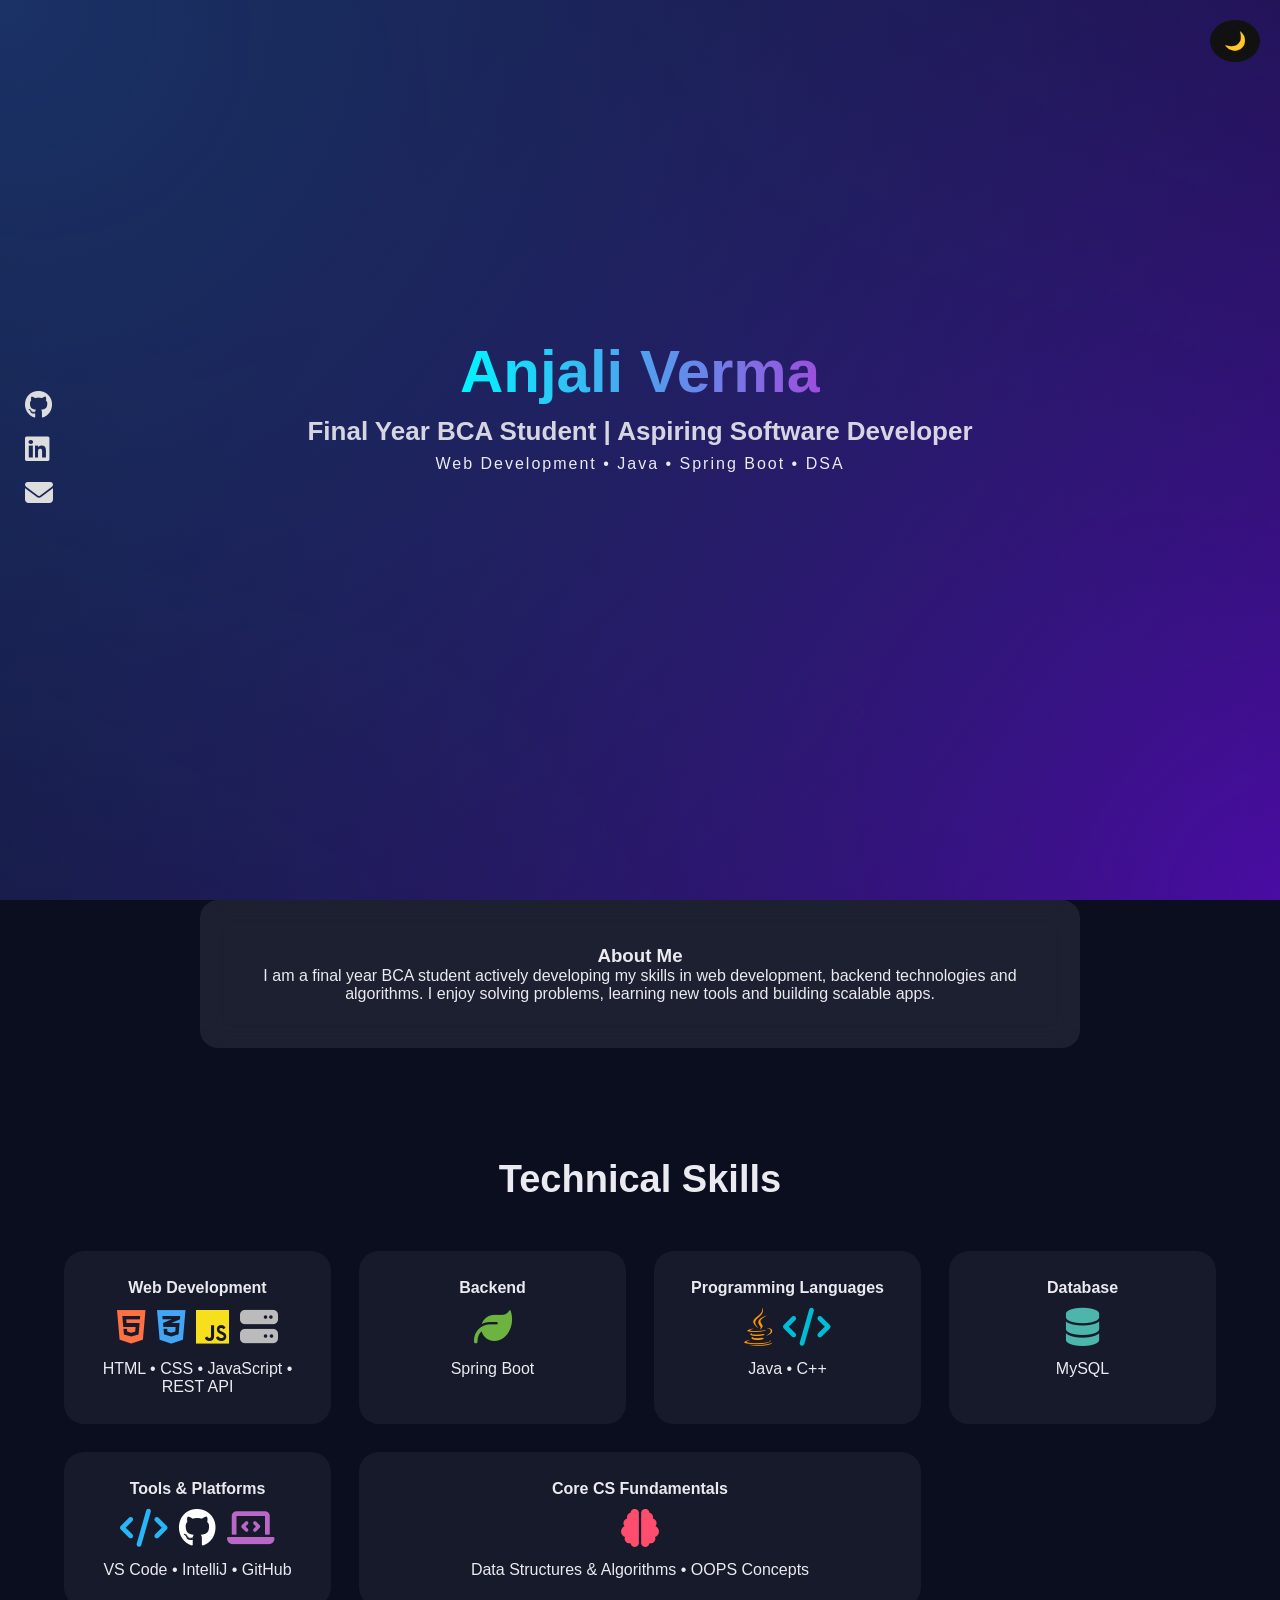
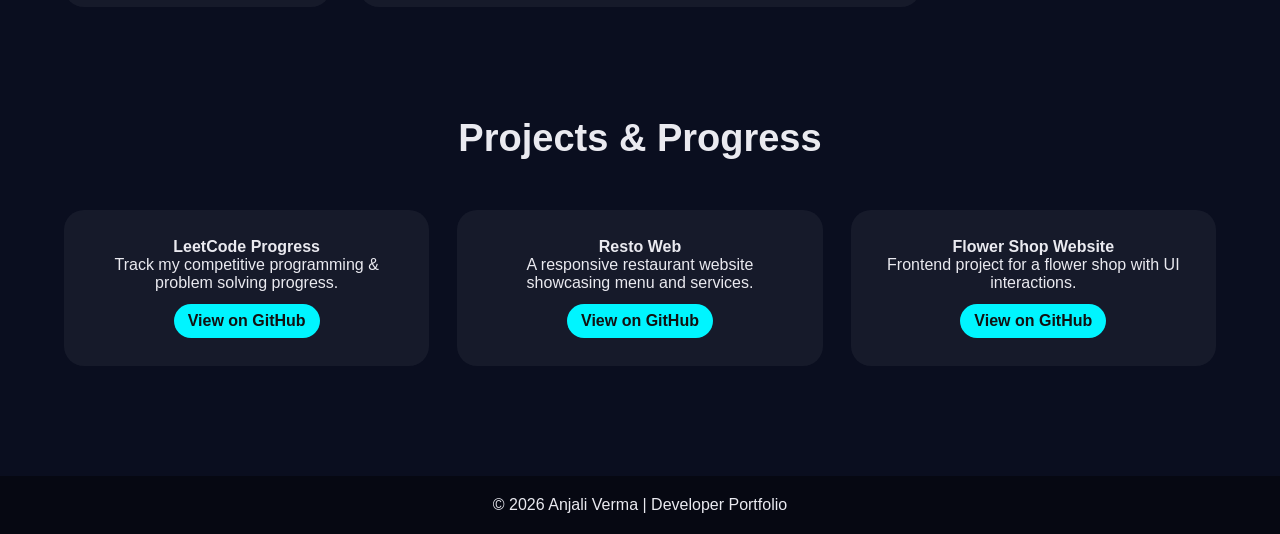
==== Portfolio/index.html @ 223d6fb7 "Add files via upload" ====
<!DOCTYPE html>
<html lang="en">
<head>
  <meta charset="UTF-8">
  <meta name="viewport" content="width=device-width, initial-scale=1.0">
  <title>Anjali Verma | Portfolio</title>

  <link rel="stylesheet" href="style.css">
  <link rel="stylesheet"
    href="https://cdnjs.cloudflare.com/ajax/libs/font-awesome/6.5.1/css/all.min.css">
</head>

<body>

<!-- THEME TOGGLE -->
<button class="theme-toggle">🌙</button>

<!-- BACKGROUND -->
<div class="bg-animation"></div>

<!-- SOCIAL & CONTACT -->
<div class="social-icons">
  <a href="https://github.com/Anjaliverma09" target="_blank">
    <i class="fa-brands fa-github"></i>
  </a>
  <a href="https://www.linkedin.com/in/anjali-verma09" target="_blank">
    <i class="fa-brands fa-linkedin"></i>
  </a>
  <a href="mailto:anjaliiverma09@gmail.com" target="_blank">
    <i class="fa-solid fa-envelope"></i>
  </a>
</div>

<!-- HERO -->
<section class="hero">
  <h1>Anjali Verma</h1>
  <h2>Final Year BCA Student | Aspiring Software Developer</h2>
  <p>Web Development • Java • Spring Boot • DSA</p>
</section>

<!-- ABOUT -->
<section class="glass about">
  <h3>About Me</h3>
  <p>
    I am a final year BCA student actively developing my skills in
    web development, backend technologies and algorithms. I enjoy
    solving problems, learning new tools and building scalable apps.
  </p>
</section>

<!-- SKILLS -->
<section class="skills">
  <h3>Technical Skills</h3>

  <div class="skill-grid">

    <div class="skill-card">
      <h4>Web Development</h4>
      <div class="icons">
        <i class="fa-brands fa-html5 html"></i>
        <i class="fa-brands fa-css3-alt css"></i>
        <i class="fa-brands fa-js js"></i>
        <i class="fa-solid fa-server api"></i>
      </div>
      <span>HTML • CSS • JavaScript • REST API</span>
    </div>

    <div class="skill-card">
      <h4>Backend</h4>
      <div class="icons">
        <i class="fa-solid fa-leaf spring"></i>
      </div>
      <span>Spring Boot</span>
    </div>

    <div class="skill-card">
      <h4>Programming Languages</h4>
      <div class="icons">
        <i class="fa-brands fa-java java"></i>
        <i class="fa-solid fa-code cpp"></i>
      </div>
      <span>Java • C++</span>
    </div>

    <div class="skill-card">
      <h4>Database</h4>
      <div class="icons">
        <i class="fa-solid fa-database mysql"></i>
      </div>
      <span>MySQL</span>
    </div>

    <div class="skill-card">
      <h4>Tools & Platforms</h4>
      <div class="icons">
        <i class="fa-solid fa-code vscode"></i>
        <i class="fa-brands fa-github github"></i>
        <i class="fa-solid fa-laptop-code intellij"></i>
      </div>
      <span>VS Code • IntelliJ • GitHub</span>
    </div>

    <div class="skill-card wide">
      <h4>Core CS Fundamentals</h4>
      <div class="icons">
        <i class="fa-solid fa-brain dsa"></i>
      </div>
      <span>Data Structures & Algorithms • OOPS Concepts</span>
    </div>

  </div>
</section>

<!-- PROJECTS -->
<section class="projects">
  <h3>Projects & Progress</h3>

  <div class="project-grid">

    <div class="project-card">
      <h4>LeetCode Progress</h4>
      <p>Track my competitive programming & problem solving progress.</p>
      <a href="https://github.com/Anjaliverma09/LeetCode" target="_blank">
        <span>View on GitHub</span>
      </a>
    </div>

    <div class="project-card">
      <h4>Resto Web</h4>
      <p>A responsive restaurant website showcasing menu and services.</p>
      <a href="https://github.com/Anjaliverma09/Resto_web" target="_blank">
        <span>View on GitHub</span>
      </a>
    </div>

    <div class="project-card">
      <h4>Flower Shop Website</h4>
      <p>Frontend project for a flower shop with UI interactions.</p>
      <a href="https://github.com/Anjaliverma09/Flower-Shop-website" target="_blank">
        <span>View on GitHub</span>
      </a>
    </div>

  </div>
</section>

<footer>
  <p>© 2026 Anjali Verma | Developer Portfolio</p>
</footer>

<script src="script.js"></script>
</body>
</html>
---- Portfolio/style.css ----
* {
  margin: 0;
  padding: 0;
  box-sizing: border-box;
  font-family: "Segoe UI", sans-serif;
}

body {
  background: #0a0e1f;
  color: #eaeaf0;
  overflow-x: hidden;
}

/* Background Gradient */
.bg-animation {
  position: fixed;
  width: 100%;
  height: 100%;
  background:
    radial-gradient(circle at top left, #1b3267, transparent),
    radial-gradient(circle at bottom right, #4a0ca3, transparent);
  z-index: -1;
}

/* Theme toggle */
.theme-toggle {
  position: fixed;
  top: 20px;
  right: 20px;
  border: none;
  padding: 10px 14px;
  border-radius: 50%;
  background: #111;
  color: white;
  cursor: pointer;
  font-size: 18px;
  z-index: 999;
}

/* Social icons */
.social-icons {
  position: fixed;
  top: 50%;
  left: 25px;
  transform: translateY(-50%);
  z-index: 999;
}

.social-icons a {
  display: block;
  margin: 12px 0;
  font-size: 28px;
  color: #ddd;
  transition: 0.4s;
}

.social-icons a:hover {
  color: #00f5ff;
  transform: scale(1.2);
}

/* Hero */
.hero {
  min-height: 90vh;
  display: flex;
  flex-direction: column;
  justify-content: center;
  align-items: center;
  text-align: center;
}

.hero h1 {
  font-size: 60px;
  background: linear-gradient(90deg, #00f5ff, #9d4edd);
  -webkit-background-clip: text;
  -webkit-text-fill-color: transparent;
}

.hero h2 {
  margin-top: 10px;
  font-size: 26px;
  opacity: 0.9;
}

.hero p {
  margin-top: 8px;
  letter-spacing: 2px;
}

/* Glass about */
.glass {
  background: rgba(255,255,255,0.08);
  backdrop-filter: blur(14px);
  border-radius: 18px;
}

/* About */
.about {
  max-width: 880px;
  margin: 90px auto;
  padding: 45px;
  text-align: center;
}

/* Skills & Projects */
.skills, .projects {
  max-width: 1200px;
  margin: 110px auto;
  padding: 0 24px;
}

.skills h3, .projects h3 {
  text-align: center;
  font-size: 38px;
  margin-bottom: 50px;
}

.skill-grid, .project-grid {
  display: grid;
  grid-template-columns: repeat(auto-fit, minmax(260px, 1fr));
  gap: 28px;
}

.skill-card, .project-card {
  background: rgba(255,255,255,0.05);
  padding: 28px;
  border-radius: 20px;
  text-align: center;
  transition: 0.4s;
  cursor: pointer;
}

.skill-card:hover, .project-card:hover {
  box-shadow: 0 0 45px rgba(0,245,255,0.4);
}

/* Project link buttons */
.project-card a span {
  display: inline-block;
  margin-top: 12px;
  padding: 8px 14px;
  background: #00f5ff;
  color: #111;
  border-radius: 18px;
  font-weight: bold;
  transition: 0.3s;
}

.project-card a span:hover {
  background: #9d4edd;
  color: #fff;
}

/* Icons spacing */
.icons {
  font-size: 38px;
  margin: 10px 0;
}

/* Icon colors */
.html { color: #ff7043; }
.css { color: #42a5f5; }
.js { color: #f7df1e; }
.api { color: #bbb; }
.java { color: #ff9800; }
.cpp { color: #00bcd4; }
.mysql { color: #4db6ac; }
.spring { color: #6db33f; }
.dsa { color: #ff4d6d; }
.github { color: white; }
.vscode { color: #29b6f6; }
.intellij { color: #ba68c8; }

.wide {
  grid-column: span 2;
}

@media (max-width: 768px) {
  .wide { grid-column: span 1; }
}

/* Neon mode */
body.neon .skill-card,
body.neon .project-card {
  box-shadow: 0 0 40px #00f5ff;
}

/* Footer */
footer {
  margin-top: 90px;
  padding: 20px;
  text-align: center;
  background: rgba(0,0,0,0.4);
}
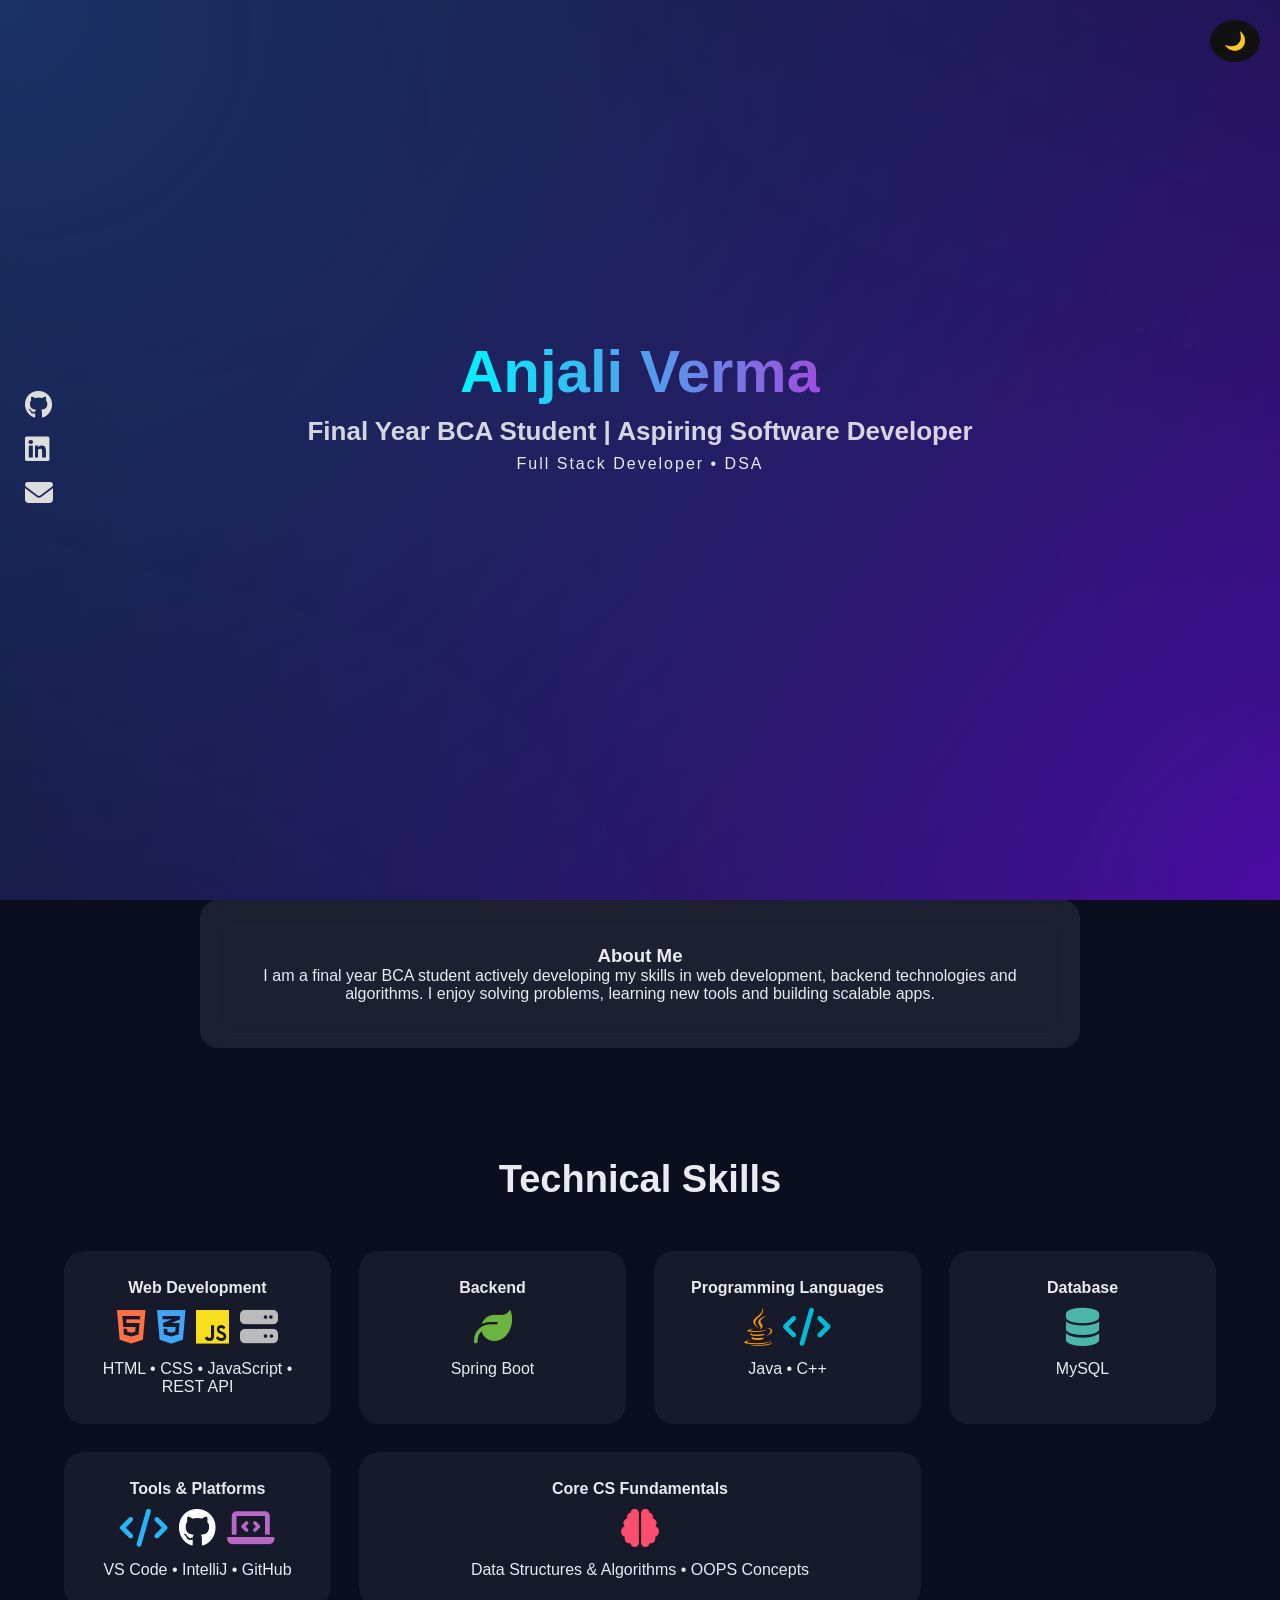
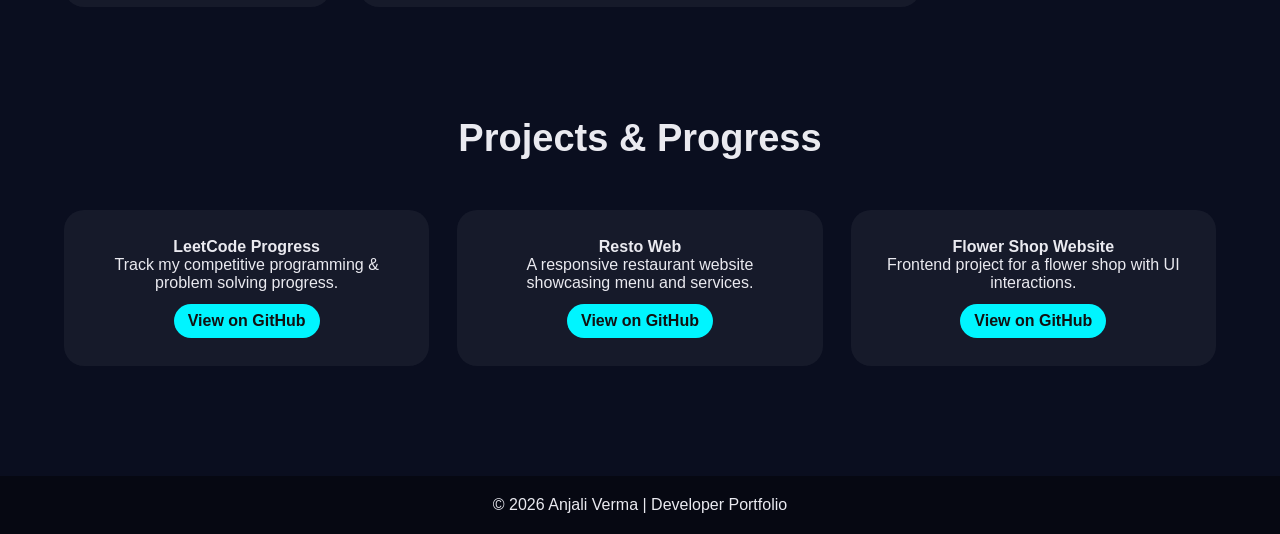
==== commit 6745623a: "Update index.html" ====
--- a/Portfolio/index.html
+++ b/Portfolio/index.html
@@ -35,7 +35,7 @@
 <section class="hero">
   <h1>Anjali Verma</h1>
   <h2>Final Year BCA Student | Aspiring Software Developer</h2>
-  <p>Web Development • Java • Spring Boot • DSA</p>
+  <p>Full Stack Developer • DSA</p>
 </section>
 
 <!-- ABOUT -->
@@ -151,3 +151,4 @@
 <script src="script.js"></script>
 </body>
 </html>
+
